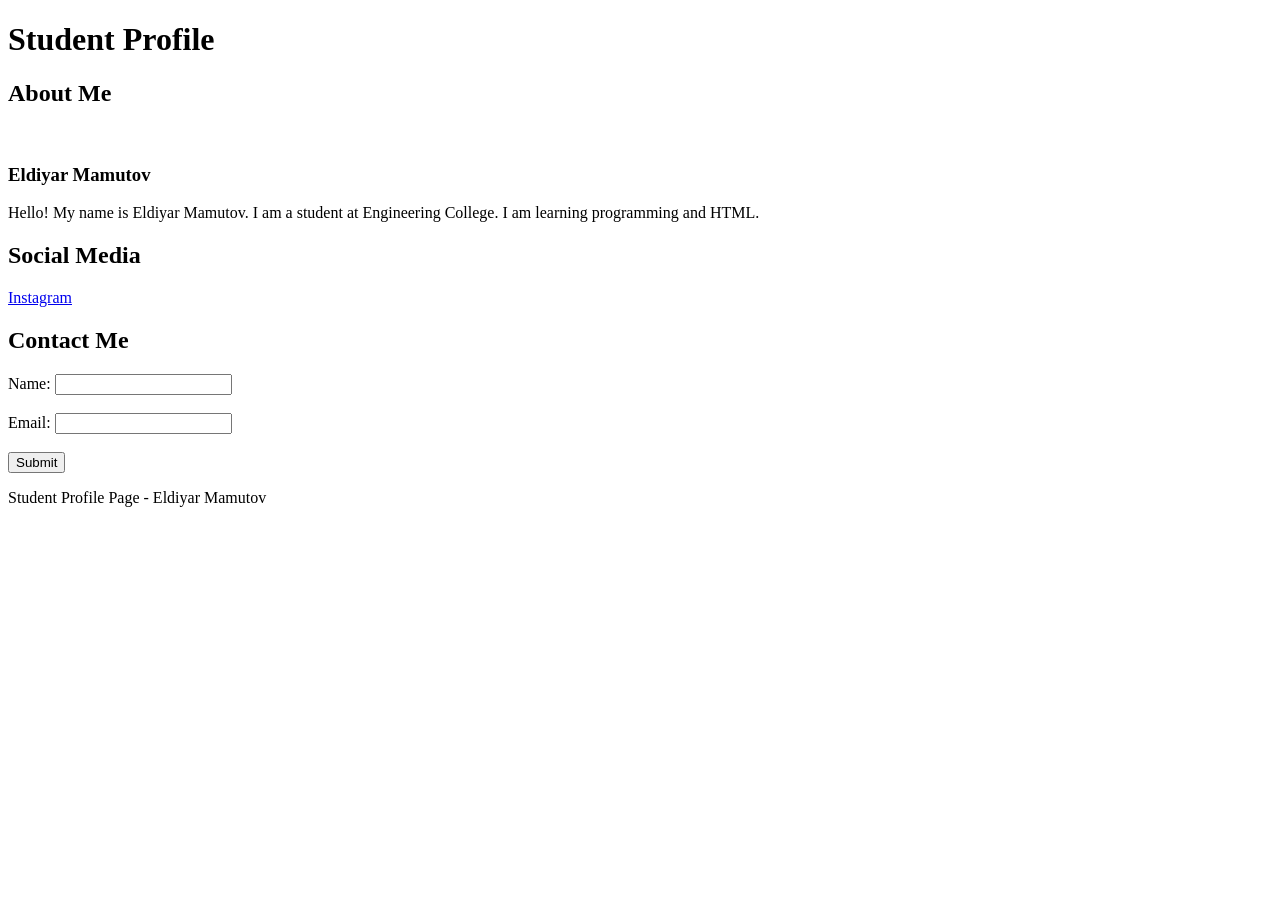
==== index.html @ cb8ebe9b "Add files via upload" ====
<!DOCTYPE html>
<html>
<head>
    <title>Eldiyar Mamutov - Student Profile</title>
</head>

<body>

    <header>
        <h1>Student Profile</h1>
    </header>

    <main>

        <section>
            <h2>About Me</h2>

            <img src=""C:\Users\Eldiyar\Downloads\Mobile Devices\1000041577.jpg"">

            <h3>Eldiyar Mamutov</h3>

            <p>
                Hello! My name is Eldiyar Mamutov.
                I am a student at Engineering College.
                I am learning programming and HTML.
            </p>
        </section>

        <section>
            <h2>Social Media</h2>

            <a href="https://www.instagram.com/095dyr/">
                Instagram
            </a>
        </section>

        <section>
            <h2>Contact Me</h2>

            <form>
                <label for="name">Name:</label>
                <input type="text" id="name" name="name">

                <br><br>

                <label for="email">Email:</label>
                <input type="email" id="email" name="email">

                <br><br>

                <input type="submit" value="Submit">
            </form>
        </section>

    </main>

    <footer>
        <p>Student Profile Page - Eldiyar Mamutov</p>
    </footer>

</body>
</html>
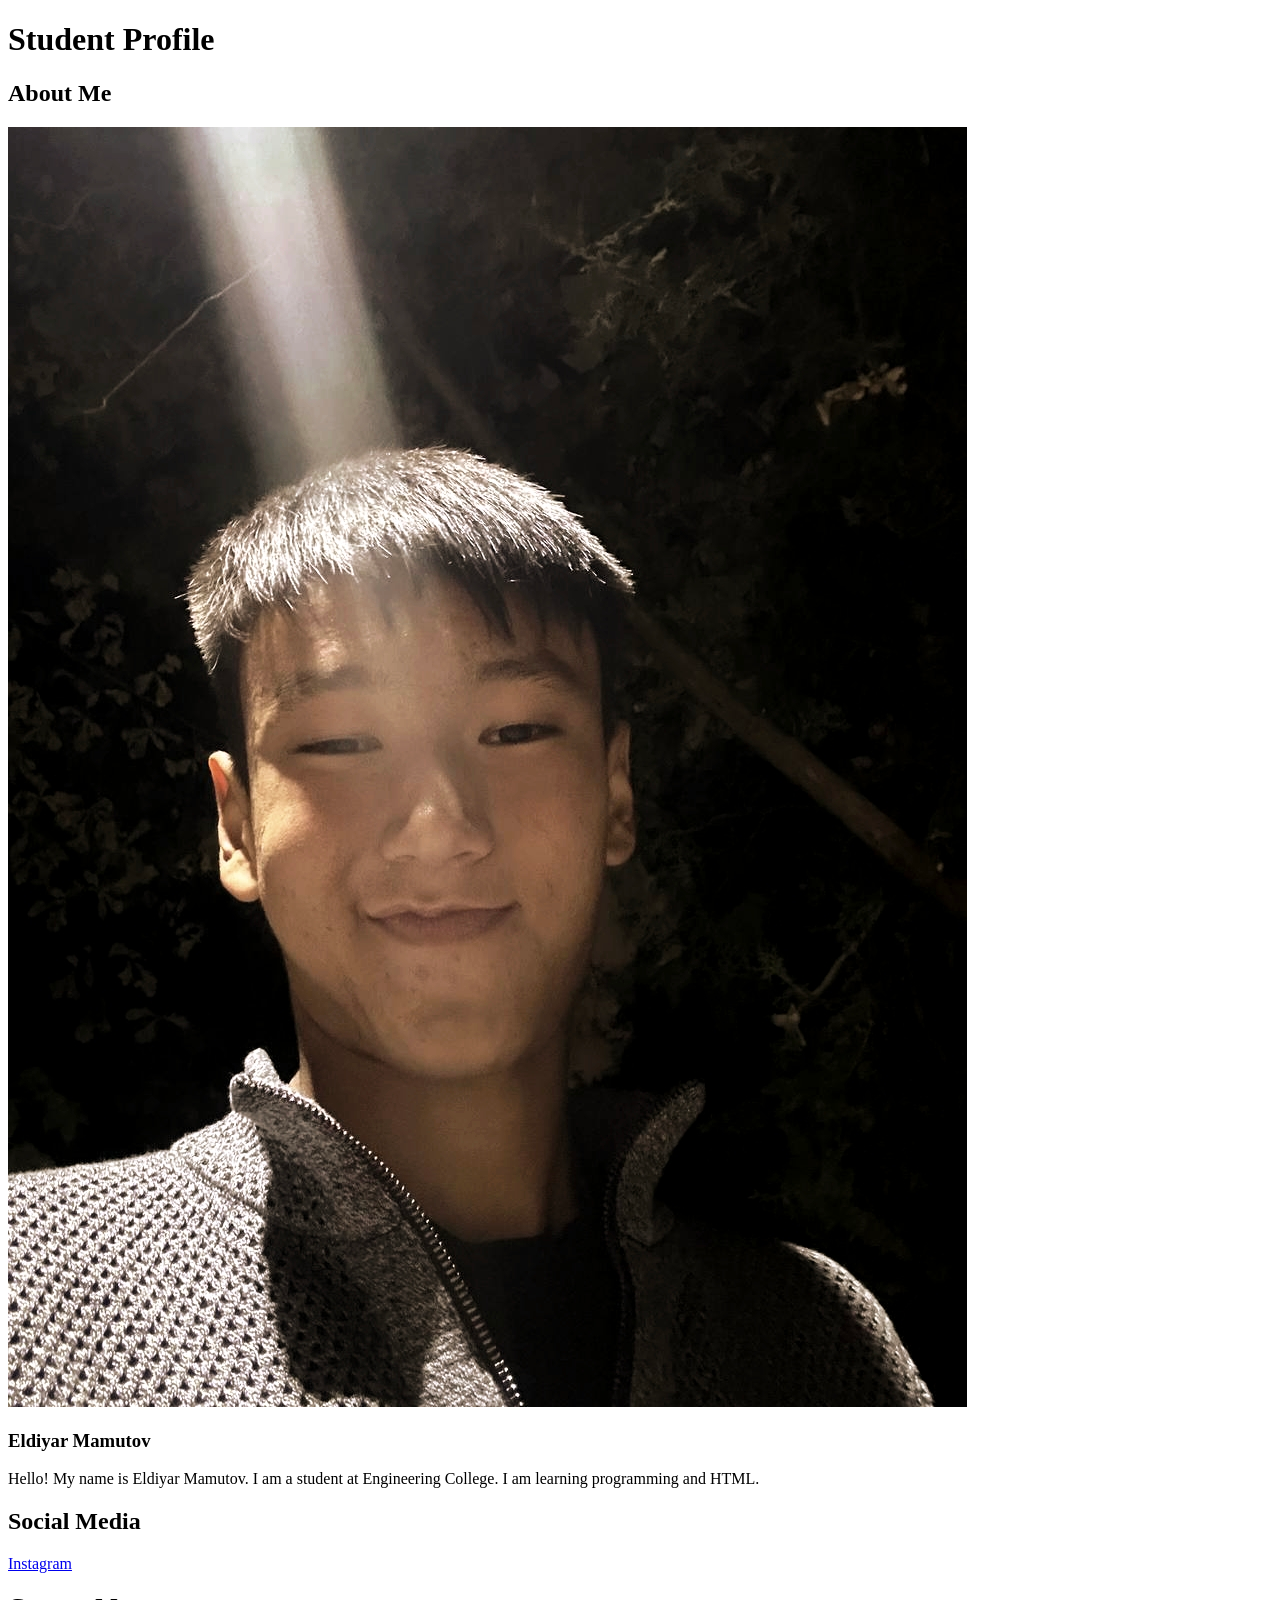
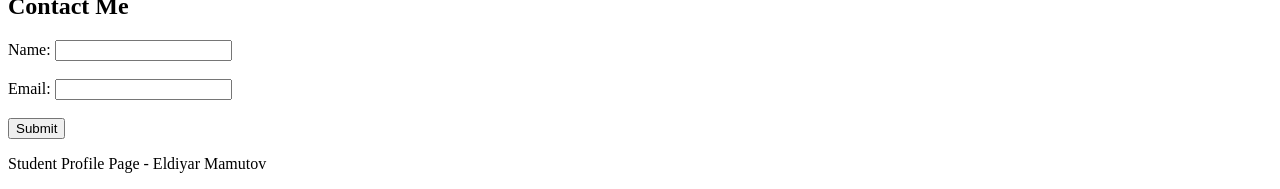
==== commit 604e7991: "Add files via upload" ====
--- a/index.html
+++ b/index.html
@@ -15,10 +15,9 @@
         <section>
             <h2>About Me</h2>
 
-            <img src=""C:\Users\Eldiyar\Downloads\Mobile Devices\1000041577.jpg"">
+            <img src="1000041577.jpg" alt="Eldiyar Mamutov">
 
             <h3>Eldiyar Mamutov</h3>
-
             <p>
                 Hello! My name is Eldiyar Mamutov.
                 I am a student at Engineering College.
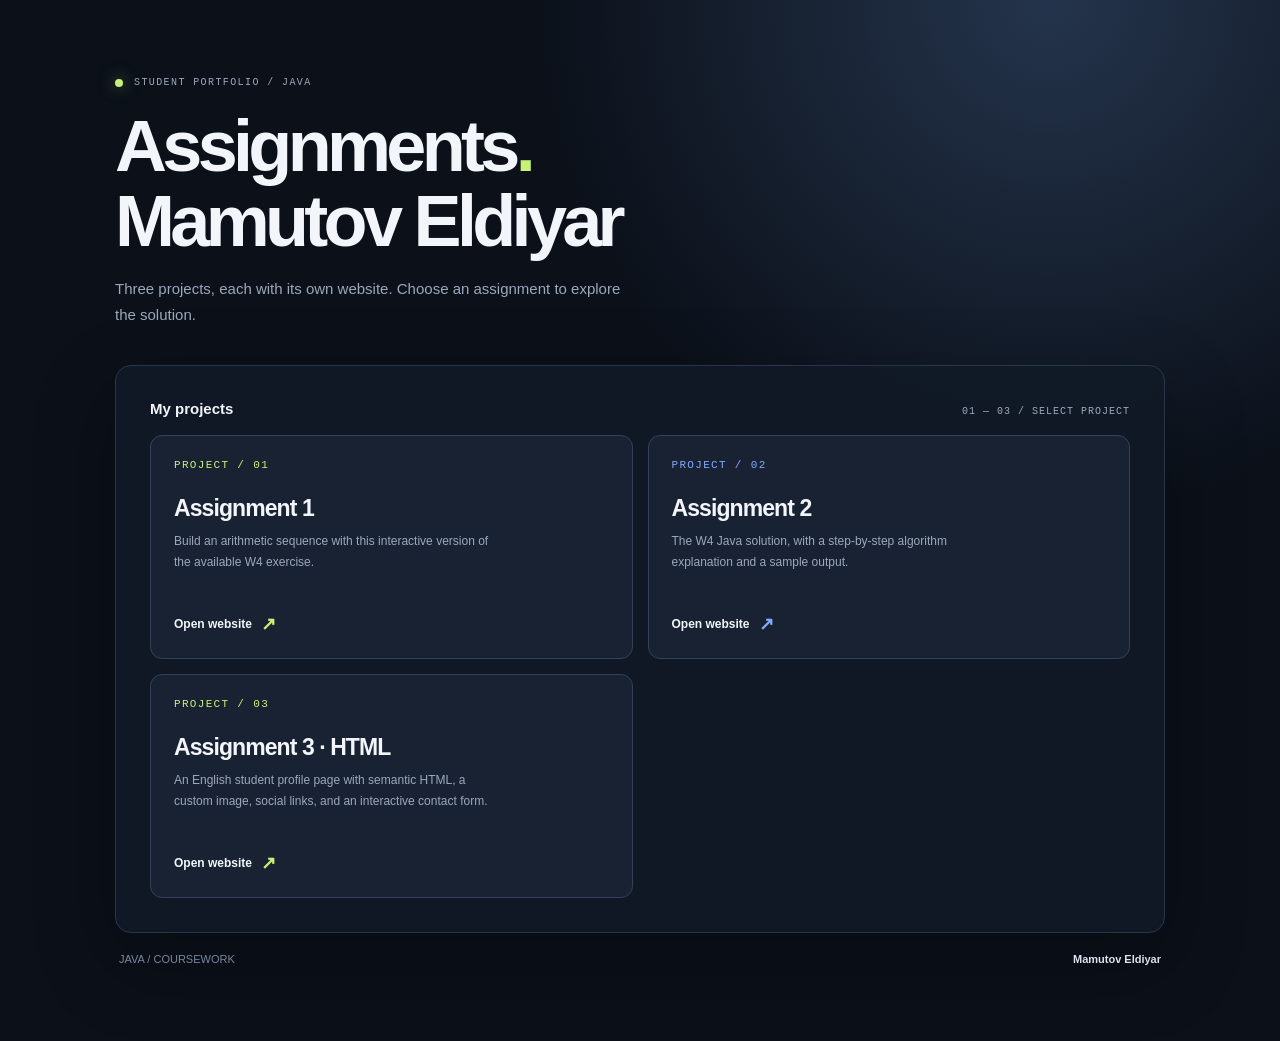
==== commit 75b670d6: "Add student assignment websites Co-authored-by: Copilot <223556219+Copilot@users.noreply.github.com>" ====
--- a/index.html
+++ b/index.html
@@ -1,61 +1,142 @@
-<!DOCTYPE html>
-<html>
+<!doctype html>
+<html lang="en">
 <head>
-    <title>Eldiyar Mamutov - Student Profile</title>
+  <meta charset="utf-8">
+  <meta name="viewport" content="width=device-width, initial-scale=1">
+  <meta name="theme-color" content="#0b1019">
+  <meta name="description" content="Mamutov Eldiyar's programming and web development assignments.">
+  <title>Assignments - Mamutov Eldiyar</title>
+  <style>
+    :root {
+      color-scheme: dark;
+      --bg: #0b1019;
+      --panel: #111927;
+      --tile: #182233;
+      --line: #29364a;
+      --text: #f2f5fa;
+      --muted: #9ba9bc;
+      --lime: #c6f277;
+      --blue: #82aaff;
+      font-family: Inter, "Segoe UI", Arial, sans-serif;
+    }
+    * { box-sizing: border-box; }
+    html { min-width: 320px; min-height: 100%; }
+    body {
+      min-height: 100vh;
+      margin: 0;
+      padding: clamp(24px, 6vw, 76px);
+      display: grid;
+      place-items: center;
+      background:
+        radial-gradient(ellipse at 82% 0%, #24344c 0, transparent 35%),
+        var(--bg);
+      color: var(--text);
+    }
+    .shell { width: min(100%, 1050px); }
+    .topline {
+      display: flex;
+      align-items: center;
+      gap: 11px;
+      margin: 0 0 19px;
+      color: var(--muted);
+      font: 10px/1.4 "Courier New", monospace;
+      letter-spacing: .14em;
+      text-transform: uppercase;
+    }
+    .signal { width: 8px; height: 8px; border-radius: 50%; background: var(--lime); box-shadow: 0 0 16px #c6f27788; }
+    h1 {
+      margin: 0;
+      font-size: clamp(36px, 7vw, 72px);
+      letter-spacing: -.065em;
+      line-height: 1.04;
+      font-weight: 750;
+    }
+    h1 span { color: var(--lime); }
+    .lead { max-width: 520px; margin: 17px 0 37px; color: var(--muted); font-size: 15px; line-height: 1.75; }
+    .assignments {
+      padding: clamp(20px, 4vw, 34px);
+      border: 1px solid var(--line);
+      border-radius: 16px;
+      background: #111927eF;
+      box-shadow: 0 28px 80px #0004;
+    }
+    .section-head { display: flex; justify-content: space-between; align-items: baseline; gap: 12px; margin-bottom: 18px; }
+    .section-head h2 { margin: 0; font-size: 15px; }
+    .section-head span { color: var(--muted); font: 10px "Courier New", monospace; letter-spacing: .1em; }
+    .cards { display: grid; grid-template-columns: repeat(2, minmax(0, 1fr)); gap: 15px; }
+    .assignment {
+      min-height: 224px;
+      padding: 23px;
+      display: flex;
+      flex-direction: column;
+      align-items: flex-start;
+      border: 1px solid #344158;
+      border-radius: 12px;
+      background: var(--tile);
+      color: inherit;
+      text-decoration: none;
+      transition: transform .2s ease, border-color .2s ease, background .2s ease;
+    }
+    .assignment:hover, .assignment:focus-visible { transform: translateY(-4px); border-color: var(--lime); background: #1b293a; outline: none; }
+    .assignment:focus-visible { box-shadow: 0 0 0 3px #c6f27755; }
+    .number { color: var(--lime); font: 11px "Courier New", monospace; letter-spacing: .12em; }
+    .assignment h3 { margin: 24px 0 9px; font-size: 23px; letter-spacing: -.04em; }
+    .assignment p { max-width: 330px; margin: 0 0 24px; color: var(--muted); font-size: 12px; line-height: 1.7; }
+    .open-link { margin-top: auto; display: inline-flex; align-items: center; gap: 9px; font-size: 12px; font-weight: 700; }
+    .open-link b { color: var(--lime); font-size: 18px; transition: transform .2s ease; }
+    .assignment:hover .open-link b { transform: translate(3px, -3px); }
+    .assignment.second .number, .assignment.second .open-link b { color: var(--blue); }
+    .assignment.second:hover, .assignment.second:focus-visible { border-color: var(--blue); }
+    footer { display: flex; justify-content: space-between; gap: 16px; padding: 20px 4px 0; color: #78879c; font-size: 11px; }
+    footer strong { color: #dbe3ef; font-weight: 600; }
+    @media (max-width: 600px) {
+      body { padding: 36px 19px; }
+      .cards { grid-template-columns: 1fr; }
+      .assignment { min-height: 195px; }
+      .lead { margin-bottom: 27px; }
+      footer { flex-wrap: wrap; }
+    }
+    @media (prefers-reduced-motion: reduce) {
+      *, *::before, *::after { scroll-behavior: auto !important; transition-duration: .01ms !important; }
+    }
+  </style>
 </head>
-
 <body>
-
+  <div class="shell">
     <header>
-        <h1>Student Profile</h1>
+      <p class="topline"><span class="signal" aria-hidden="true"></span> Student portfolio / Java</p>
+      <h1>Assignments<span>.</span><br>Mamutov Eldiyar</h1>
+      <p class="lead">Three projects, each with its own website. Choose an assignment to explore the solution.</p>
     </header>
-
     <main>
-
-        <section>
-            <h2>About Me</h2>
-
-            <img src="1000041577.jpg" alt="Eldiyar Mamutov">
-
-            <h3>Eldiyar Mamutov</h3>
-            <p>
-                Hello! My name is Eldiyar Mamutov.
-                I am a student at Engineering College.
-                I am learning programming and HTML.
-            </p>
-        </section>
-
-        <section>
-            <h2>Social Media</h2>
-
-            <a href="https://www.instagram.com/095dyr/">
-                Instagram
-            </a>
-        </section>
-
-        <section>
-            <h2>Contact Me</h2>
-
-            <form>
-                <label for="name">Name:</label>
-                <input type="text" id="name" name="name">
-
-                <br><br>
-
-                <label for="email">Email:</label>
-                <input type="email" id="email" name="email">
-
-                <br><br>
-
-                <input type="submit" value="Submit">
-            </form>
-        </section>
-
+      <section class="assignments" aria-labelledby="section-title">
+        <div class="section-head">
+          <h2 id="section-title">My projects</h2>
+          <span>01 — 03 / SELECT PROJECT</span>
+        </div>
+        <div class="cards">
+          <a class="assignment" href="assignment-1/index.html" aria-label="Open Assignment 1 website">
+            <span class="number">PROJECT / 01</span>
+            <h3>Assignment 1</h3>
+            <p>Build an arithmetic sequence with this interactive version of the available W4 exercise.</p>
+            <span class="open-link">Open website <b aria-hidden="true">↗</b></span>
+          </a>
+          <a class="assignment second" href="assignment-2/index.html" aria-label="Open Assignment 2 website">
+            <span class="number">PROJECT / 02</span>
+            <h3>Assignment 2</h3>
+            <p>The W4 Java solution, with a step-by-step algorithm explanation and a sample output.</p>
+            <span class="open-link">Open website <b aria-hidden="true">↗</b></span>
+          </a>
+          <a class="assignment third" href="week2-html/index.html" aria-label="Open Assignment 3 - Week 2 HTML student profile">
+            <span class="number">PROJECT / 03</span>
+            <h3>Assignment 3 · HTML</h3>
+            <p>An English student profile page with semantic HTML, a custom image, social links, and an interactive contact form.</p>
+            <span class="open-link">Open website <b aria-hidden="true">↗</b></span>
+          </a>
+        </div>
+      </section>
     </main>
-
-    <footer>
-        <p>Student Profile Page - Eldiyar Mamutov</p>
-    </footer>
-
+    <footer><span>JAVA / COURSEWORK</span><strong>Mamutov Eldiyar</strong></footer>
+  </div>
 </body>
-</html>+</html>
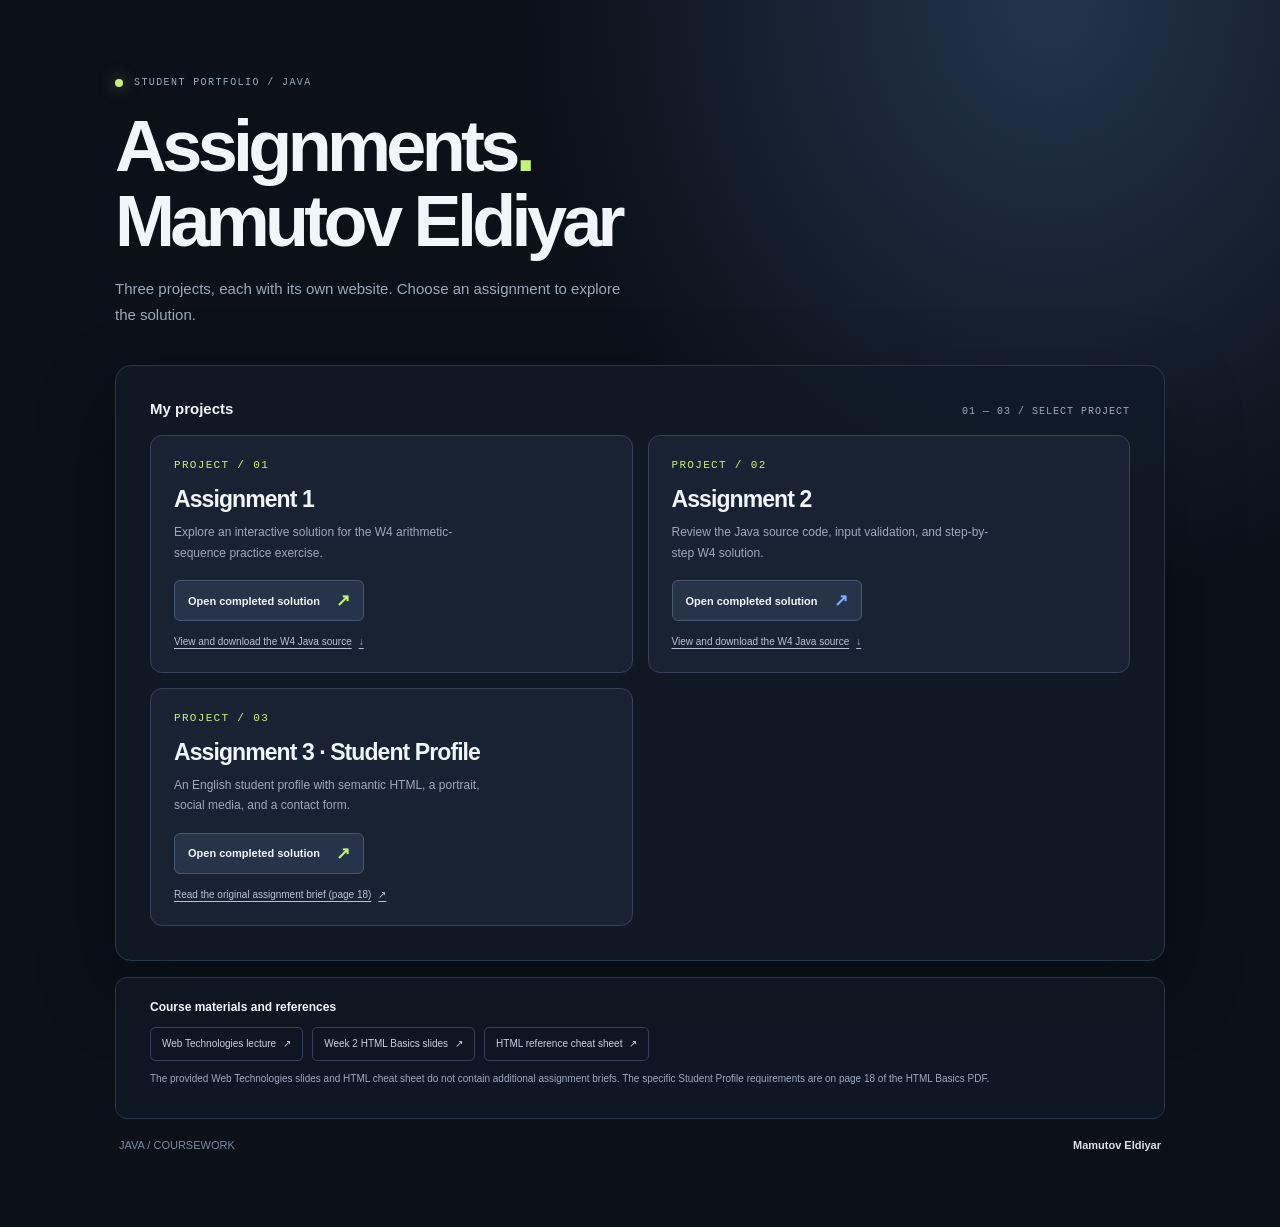
==== commit 3d540775: "Add assignment briefs and course resources Co-authored-by: Copilot <223556219+Copilot@users.noreply." ====
--- a/index.html
+++ b/index.html
@@ -17,6 +17,8 @@
       --muted: #9ba9bc;
       --lime: #c6f277;
       --blue: #82aaff;
+      --card-action: #263348;
+      --card-action-hover: #354663;
       font-family: Inter, "Segoe UI", Arial, sans-serif;
     }
     * { box-sizing: border-box; }
@@ -74,19 +76,26 @@
       border-radius: 12px;
       background: var(--tile);
       color: inherit;
-      text-decoration: none;
       transition: transform .2s ease, border-color .2s ease, background .2s ease;
     }
-    .assignment:hover, .assignment:focus-visible { transform: translateY(-4px); border-color: var(--lime); background: #1b293a; outline: none; }
-    .assignment:focus-visible { box-shadow: 0 0 0 3px #c6f27755; }
+    .assignment:hover { transform: translateY(-3px); border-color: #657891; background: #1b293a; }
     .number { color: var(--lime); font: 11px "Courier New", monospace; letter-spacing: .12em; }
-    .assignment h3 { margin: 24px 0 9px; font-size: 23px; letter-spacing: -.04em; }
-    .assignment p { max-width: 330px; margin: 0 0 24px; color: var(--muted); font-size: 12px; line-height: 1.7; }
-    .open-link { margin-top: auto; display: inline-flex; align-items: center; gap: 9px; font-size: 12px; font-weight: 700; }
-    .open-link b { color: var(--lime); font-size: 18px; transition: transform .2s ease; }
-    .assignment:hover .open-link b { transform: translate(3px, -3px); }
-    .assignment.second .number, .assignment.second .open-link b { color: var(--blue); }
-    .assignment.second:hover, .assignment.second:focus-visible { border-color: var(--blue); }
+    .assignment h3 { margin: 15px 0 9px; font-size: 23px; letter-spacing: -.04em; }
+    .assignment p { max-width: 330px; margin: 0 0 17px; color: var(--muted); font-size: 12px; line-height: 1.7; }
+    .assignment-actions { width: 100%; margin-top: auto; display: grid; justify-items: start; gap: 13px; }
+    .solution-button { min-height: 41px; padding: 0 13px; display: inline-flex; align-items: center; gap: 16px; border: 1px solid #475873; border-radius: 6px; background: var(--card-action); color: var(--text); font-size: 11px; font-weight: 700; text-decoration: none; transition: background .18s ease, border-color .18s ease; }
+    .solution-button:hover { border-color: #97b568; background: var(--card-action-hover); }
+    .solution-button:focus-visible, .assignment-link:focus-visible, .resource-link:focus-visible { outline: 3px solid var(--lime); outline-offset: 3px; }
+    .solution-button b { color: var(--lime); font-size: 17px; }
+    .assignment.second .solution-button b { color: var(--blue); }
+    .assignment-link { display: inline-flex; align-items: center; gap: 7px; color: #b7c3d5; font-size: 10px; line-height: 1.5; text-underline-offset: 3px; }
+    .assignment-link:hover { color: var(--lime); }
+    .brief-note { color: var(--muted); font-size: 10px; line-height: 1.55; }
+    .resources { margin-top: 16px; padding: 22px clamp(20px, 4vw, 34px); border: 1px solid var(--line); border-radius: 12px; background: #111927b8; }
+    .resources-heading { margin: 0 0 13px; font-size: 12px; }
+    .resource-links { display: flex; flex-wrap: wrap; gap: 9px; }
+    .resource-link { min-height: 34px; padding: 0 11px; display: inline-flex; align-items: center; gap: 7px; border: 1px solid #344158; border-radius: 5px; color: #c6d1e0; font-size: 10px; text-decoration: none; }
+    .resource-link:hover { border-color: #71844d; color: var(--lime); }
     footer { display: flex; justify-content: space-between; gap: 16px; padding: 20px 4px 0; color: #78879c; font-size: 11px; }
     footer strong { color: #dbe3ef; font-weight: 600; }
     @media (max-width: 600px) {
@@ -115,25 +124,43 @@
           <span>01 — 03 / SELECT PROJECT</span>
         </div>
         <div class="cards">
-          <a class="assignment" href="assignment-1/index.html" aria-label="Open Assignment 1 website">
+          <article class="assignment">
             <span class="number">PROJECT / 01</span>
             <h3>Assignment 1</h3>
-            <p>Build an arithmetic sequence with this interactive version of the available W4 exercise.</p>
-            <span class="open-link">Open website <b aria-hidden="true">↗</b></span>
-          </a>
-          <a class="assignment second" href="assignment-2/index.html" aria-label="Open Assignment 2 website">
+            <p>Explore an interactive solution for the W4 arithmetic-sequence practice exercise.</p>
+            <div class="assignment-actions">
+              <a class="solution-button" href="assignment-1/index.html">Open completed solution <b aria-hidden="true">↗</b></a>
+              <a class="assignment-link" href="course-materials/GeometricSequencee.java" download>View and download the W4 Java source <span aria-hidden="true">↓</span></a>
+            </div>
+          </article>
+          <article class="assignment second">
             <span class="number">PROJECT / 02</span>
             <h3>Assignment 2</h3>
-            <p>The W4 Java solution, with a step-by-step algorithm explanation and a sample output.</p>
-            <span class="open-link">Open website <b aria-hidden="true">↗</b></span>
-          </a>
-          <a class="assignment third" href="week2-html/index.html" aria-label="Open Assignment 3 - Week 2 HTML student profile">
+            <p>Review the Java source code, input validation, and step-by-step W4 solution.</p>
+            <div class="assignment-actions">
+              <a class="solution-button" href="assignment-2/index.html">Open completed solution <b aria-hidden="true">↗</b></a>
+              <a class="assignment-link" href="course-materials/GeometricSequencee.java" download>View and download the W4 Java source <span aria-hidden="true">↓</span></a>
+            </div>
+          </article>
+          <article class="assignment third">
             <span class="number">PROJECT / 03</span>
-            <h3>Assignment 3 · HTML</h3>
-            <p>An English student profile page with semantic HTML, a custom image, social links, and an interactive contact form.</p>
-            <span class="open-link">Open website <b aria-hidden="true">↗</b></span>
-          </a>
+            <h3>Assignment 3 · Student Profile</h3>
+            <p>An English student profile with semantic HTML, a portrait, social media, and a contact form.</p>
+            <div class="assignment-actions">
+              <a class="solution-button" href="week2-html/index.html">Open completed solution <b aria-hidden="true">↗</b></a>
+              <a class="assignment-link" href="course-materials/Week-2-HTML-Basics.pdf#page=18" target="_blank" rel="noopener noreferrer">Read the original assignment brief (page 18) <span aria-hidden="true">↗</span></a>
+            </div>
+          </article>
         </div>
+      </section>
+      <section class="resources" aria-labelledby="resources-title">
+        <h2 class="resources-heading" id="resources-title">Course materials and references</h2>
+        <div class="resource-links">
+          <a class="resource-link" href="course-materials/Introduction-to-Web-Technologies.pdf" target="_blank" rel="noopener noreferrer">Web Technologies lecture <span aria-hidden="true">↗</span></a>
+          <a class="resource-link" href="course-materials/Week-2-HTML-Basics.pdf" target="_blank" rel="noopener noreferrer">Week 2 HTML Basics slides <span aria-hidden="true">↗</span></a>
+          <a class="resource-link" href="course-materials/HTML-Cheat-Sheet.pdf" target="_blank" rel="noopener noreferrer">HTML reference cheat sheet <span aria-hidden="true">↗</span></a>
+        </div>
+        <p class="brief-note">The provided Web Technologies slides and HTML cheat sheet do not contain additional assignment briefs. The specific Student Profile requirements are on page 18 of the HTML Basics PDF.</p>
       </section>
     </main>
     <footer><span>JAVA / COURSEWORK</span><strong>Mamutov Eldiyar</strong></footer>
